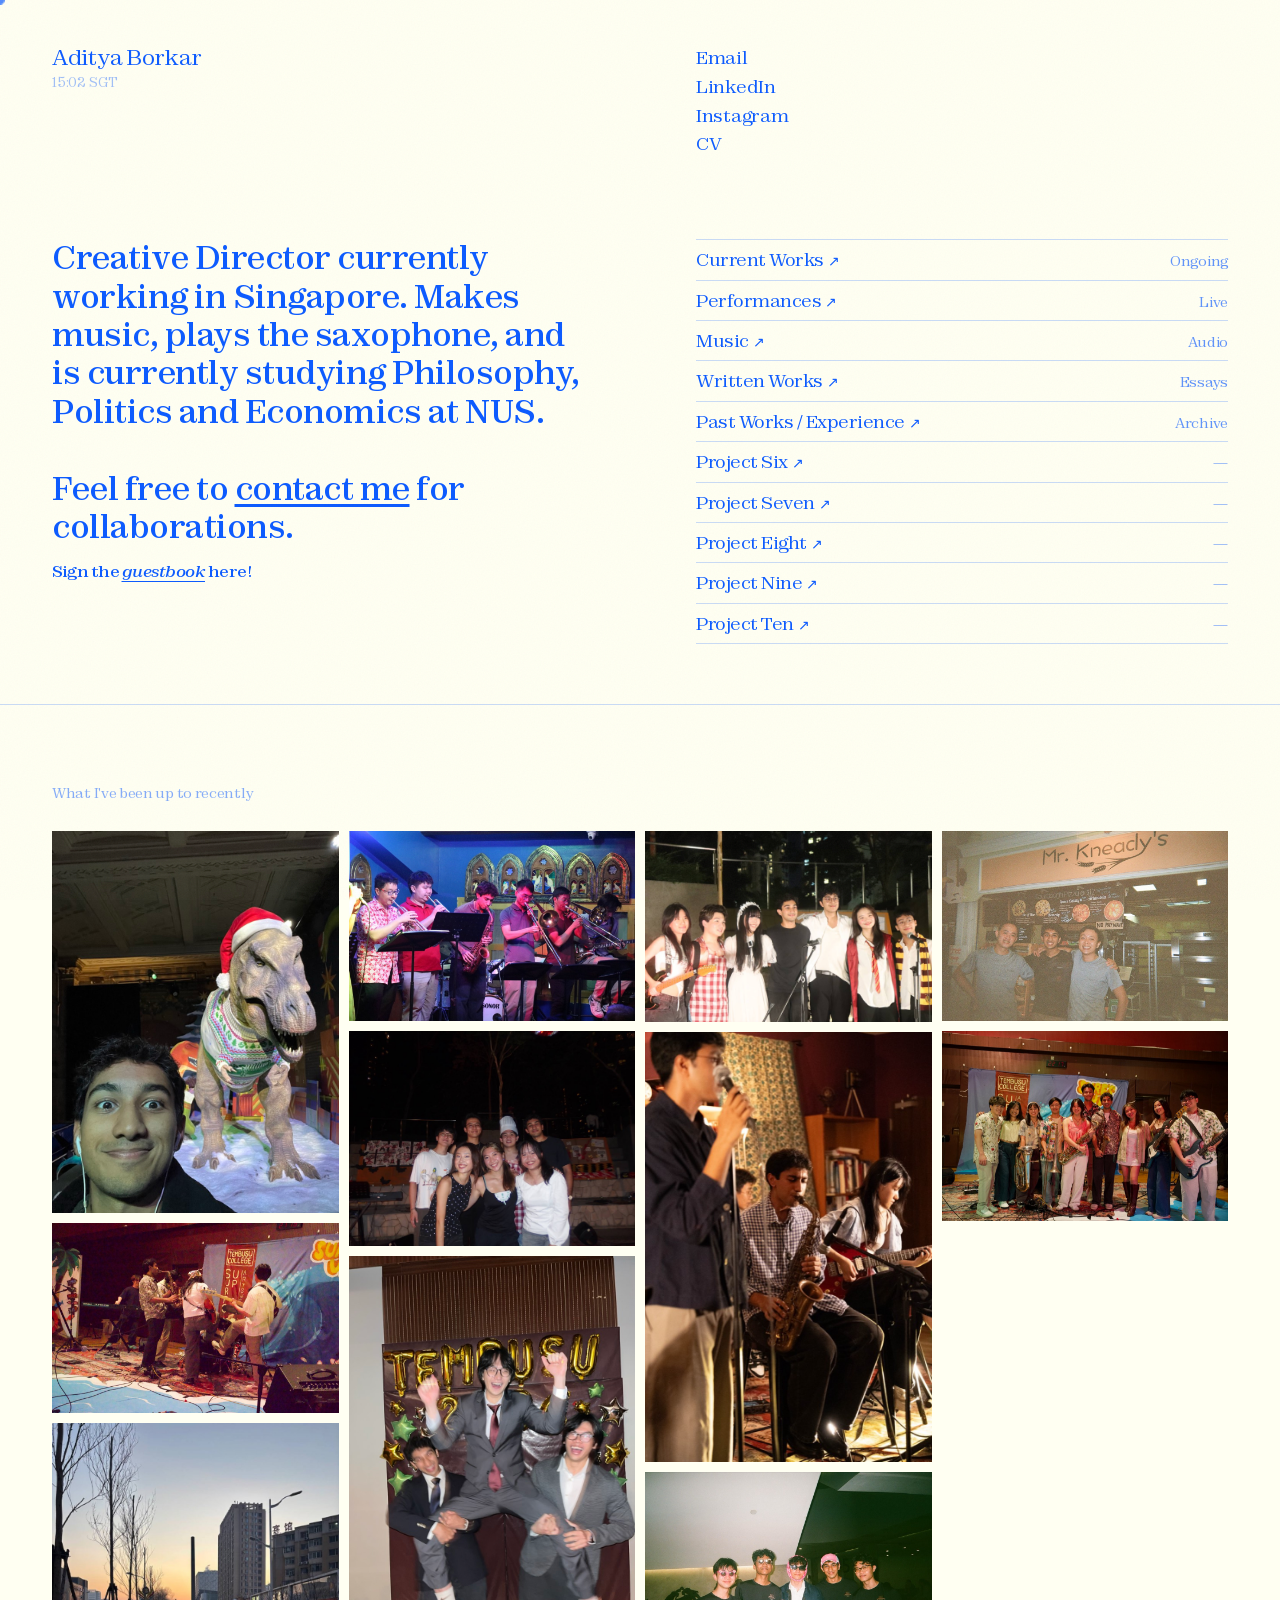
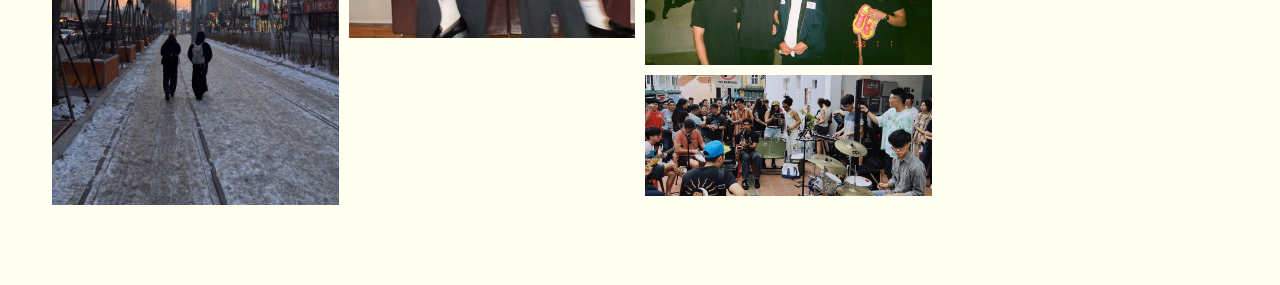
==== index.html @ ba3ad983 "Add Tembusu formal photo to homepage collage Co-Authored-By: Claude Sonnet 4.6 <noreply@anthropic.co" ====
<!DOCTYPE html>
<html lang="en">
<head>
  <meta charset="UTF-8" />
  <meta name="viewport" content="width=device-width, initial-scale=1.0" />
  <title>Aditya Borkar</title>
  <link rel="icon" type="image/svg+xml" href="favicon.svg" />
  <meta name="description" content="Creative Director based in Singapore. Makes music, plays saxophone, studies PPE at NUS." />
  <meta property="og:title" content="Aditya Borkar" />
  <meta property="og:description" content="Creative Director based in Singapore. Makes music, plays saxophone, studies PPE at NUS." />
  <meta property="og:type" content="website" />
  <meta property="og:url" content="https://adityaborkar.art" />
  <meta name="twitter:card" content="summary" />
  <meta name="twitter:title" content="Aditya Borkar" />
  <meta name="twitter:description" content="Creative Director based in Singapore. Makes music, plays saxophone, studies PPE at NUS." />
  <style>
    @font-face {
      font-family: 'Zodiak';
      src: url('fonts/Zodiak-Variable.woff2') format('woff2-variations');
      font-weight: 100 900;
      font-style: normal;
      font-display: swap;
    }
    @font-face {
      font-family: 'Zodiak';
      src: url('fonts/Zodiak-VariableItalic.woff2') format('woff2-variations');
      font-weight: 100 900;
      font-style: italic;
      font-display: swap;
    }
  </style>
  <style>
    *, *::before, *::after {
      box-sizing: border-box;
      margin: 0;
      padding: 0;
    }

    :root {
      --blue: #0b5aff;
      --blue-full: #0b5aff;
      --bg: #fffff2;
      --rule: rgba(11, 90, 255, 0.22);
    }

    ::selection {
      background: rgba(11, 90, 255, 0.15);
    }

    html, body {
      width: 100%;
      min-height: 100%;
    }

    body {
      background: var(--bg);
      color: var(--blue);
      font-family: 'Zodiak', Georgia, serif;
      font-size: 18px;
      font-weight: 400;
      line-height: 1.25;
      letter-spacing: -0.03em;
      -webkit-font-smoothing: antialiased;
      cursor: none;
    }

    html, * { cursor: none !important; }

    a {
      color: inherit;
      text-decoration: none;
    }

    /* ── GRAIN TEXTURE ────────────────────────────────────── */
    body::before {
      content: '';
      position: fixed;
      inset: 0;
      width: 100%;
      height: 100%;
      pointer-events: none;
      z-index: 9997;
      opacity: 0.038;
      background-image: url("data:image/svg+xml,<svg xmlns='http://www.w3.org/2000/svg' width='250' height='250'><filter id='n'><feTurbulence type='fractalNoise' baseFrequency='0.7' numOctaves='4' stitchTiles='stitch'/></filter><rect width='250' height='250' filter='url(%23n)'/></svg>");
      background-repeat: repeat;
    }

    /* ── CUSTOM CURSOR + TRAIL ────────────────────────────── */
    #cursor {
      position: fixed;
      width: 9px;
      height: 9px;
      border-radius: 50%;
      background: var(--blue-full);
      opacity: 0.7;
      pointer-events: none;
      z-index: 9999;
      transform: translate(-50%, -50%);
      transition: transform 0.08s ease, opacity 0.15s ease;
      will-change: transform;
    }

    #cursor.hovering {
      transform: translate(-50%, -50%) scale(2.2);
      opacity: 0.4;
    }

    /* ── SINGAPORE CLOCK ───────────────────────────────────── */
    .sg-clock {
      display: block;
      font-size: 13px;
      font-weight: 400;
      opacity: 0.38;
      letter-spacing: -0.2px;
      margin-top: 5px;
    }

    /* ── LIGHTBOX ──────────────────────────────────────────── */
    #lightbox {
      position: fixed;
      inset: 0;
      background: rgba(5, 5, 5, 0.9);
      z-index: 10000;
      display: flex;
      align-items: center;
      justify-content: center;
      opacity: 0;
      pointer-events: none;
      transition: opacity 0.22s ease;
    }
    #lightbox.open {
      opacity: 1;
      pointer-events: all;
    }
    #lightbox img {
      max-width: 90vw;
      max-height: 90vh;
      object-fit: contain;
      display: block;
    }

    /* ── PAGE LAYOUT ───────────────────────────────────────── */
    .page {
      display: grid;
      grid-template-columns: 1fr 1fr;
      grid-template-rows: auto auto;
      padding: 44px 52px 60px;
      column-gap: 0;
      row-gap: 0;
    }

    /* ── TOP LEFT: name ────────────────────────────────────── */
    .name {
      grid-column: 1;
      grid-row: 1;
      font-size: 22px;
      font-weight: 400;
      line-height: 1.2;
      letter-spacing: -0.3px;
      align-self: start;
    }

    /* ── TOP RIGHT: social links ───────────────────────────── */
    .social {
      grid-column: 2;
      grid-row: 1;
      padding-left: 56px;
      align-self: start;
    }

    .social a {
      display: block;
      font-size: 18px;
      line-height: 1.6;
      letter-spacing: -0.3px;
      transition: opacity 0.15s;
    }

    .social a:hover {
      opacity: 0.5;
    }

    /* ── BOTTOM LEFT: bio ──────────────────────────────────── */
    .bio {
      grid-column: 1;
      grid-row: 2;
      align-self: start;
      padding-right: 56px;
      padding-top: 80px;
    }

    .bio p {
      font-size: 32px;
      font-weight: 500;
      line-height: 1.2;
      letter-spacing: -0.5px;
    }

    .bio a {
      text-decoration: underline;
      text-decoration-color: var(--blue);
      text-underline-offset: 4px;
      transition: opacity 0.15s;
    }

    .bio a:hover {
      opacity: 0.55;
    }

    /* ── BOTTOM RIGHT: project list ────────────────────────── */
    .projects {
      grid-column: 2;
      grid-row: 2;
      padding-left: 56px;
      padding-top: 80px;
      align-self: start;
    }

    .project-row {
      display: flex;
      align-items: baseline;
      justify-content: space-between;
      padding: 8px 0;
      border-top: 1px solid var(--rule);
      gap: 16px;
      transition: opacity 0.15s;
    }

    .project-row:last-child {
      border-bottom: 1px solid var(--rule);
    }

    .project-row:hover {
      opacity: 0.55;
    }

    .project-row a {
      display: flex;
      align-items: baseline;
      gap: 4px;
      font-size: 18px;
      letter-spacing: -0.5px;
      line-height: 1.3;
    }

    .project-row.no-link span.proj-name {
      font-size: 18px;
      letter-spacing: -0.5px;
      line-height: 1.3;
    }

    .proj-arrow {
      font-size: 14px;
      display: inline-block;
    }

    .proj-year {
      font-size: 14px;
      letter-spacing: -0.3px;
      opacity: 0.65;
      flex-shrink: 0;
    }

    /* ── COLLAGE SECTION ───────────────────────────────────── */
    .collage-section {
      padding: 80px 52px 80px;
      border-top: 1px solid var(--rule);
    }

    .collage-label {
      font-size: 14px;
      letter-spacing: -0.3px;
      opacity: 0.5;
      margin-bottom: 28px;
    }

    /* CSS columns: true masonry flow */
    .collage-grid {
      columns: 4;
      column-gap: 10px;
    }

    .collage-item {
      break-inside: avoid;
      margin-bottom: 10px;
      overflow: hidden;
      background: rgba(11, 90, 255, 0.06);
      position: relative;
      cursor: none;
    }

    /* Drop images straight into .collage-item — they fill naturally */
    .collage-item img {
      width: 100%;
      height: auto;
      display: block;
      transition: opacity 0.2s ease;
    }

    .collage-item:hover img {
      opacity: 0.88;
    }

    /* Empty placeholder shown when no <img> is inside */
    .collage-item:not(:has(img)) {
      aspect-ratio: var(--ratio, 1 / 1.2);
      display: flex;
      align-items: center;
      justify-content: center;
    }

    .collage-item:not(:has(img))::after {
      content: '+';
      font-size: 22px;
      opacity: 0.2;
      color: var(--blue-full);
    }

    /* Vary aspect ratios of empty placeholders for visual interest */
    .collage-item:nth-child(3n)   { --ratio: 1 / 0.75; }
    .collage-item:nth-child(3n+1) { --ratio: 1 / 1.4;  }
    .collage-item:nth-child(3n+2) { --ratio: 1 / 1;    }

    /* ── FADE-IN ANIMATION ─────────────────────────────────── */
    [data-fade] {
      opacity: 0;
      transform: translateY(14px);
      transition: opacity 0.6s ease, transform 0.6s ease;
    }

    [data-fade].visible {
      opacity: 1;
      transform: none;
    }

    /* ── RESPONSIVE ────────────────────────────────────────── */
    @media (max-width: 860px) {
      .page {
        grid-template-columns: 1fr;
        grid-template-rows: auto;
        padding: 28px 20px 48px;
      }

      .name {
        grid-column: 1;
        grid-row: 1;
        font-size: 22px;
        line-height: 1.2;
        margin-bottom: 20px;
      }

      .social {
        grid-column: 1;
        grid-row: 2;
        padding-left: 0;
        margin-bottom: 36px;
      }

      .social a {
        font-size: 16px;
        line-height: 1.7;
      }

      .bio {
        grid-column: 1;
        grid-row: 3;
        padding-right: 0;
        padding-top: 36px;
        margin-bottom: 36px;
        max-width: 100%;
      }

      .bio p {
        font-size: 22px;
        line-height: 1.3;
      }

      .projects {
        grid-column: 1;
        grid-row: 4;
        padding-left: 0;
        padding-top: 0;
      }

      .project-row a {
        font-size: 16px;
      }

      .collage-section { padding: 40px 20px 60px; }
      .collage-grid { columns: 2; column-gap: 6px; }
      .collage-item { margin-bottom: 6px; }
    }

    @media (hover: none) {
      * { cursor: auto !important; }
      #cursor { display: none; }
    }
  </style>
</head>
<body>

  <div id="cursor"></div>

  <div class="page">

    <!-- TOP LEFT: name -->
    <header class="name" data-fade>
      Aditya Borkar
      <span class="sg-clock" id="sg-clock"></span>
    </header>

    <!-- TOP RIGHT: social links -->
    <nav class="social" data-fade style="transition-delay: 0.08s">
      <a href="mailto:aditya.borkar1004@gmail.com" data-hover>Email</a>
      <a href="https://www.linkedin.com/in/aditya-borkar-3964a3290" target="_blank" rel="noopener" data-hover>LinkedIn</a>
      <a href="https://www.instagram.com/adiitya.b/" target="_blank" rel="noopener" data-hover>Instagram</a>
      <a href="#" data-hover>CV</a>
    </nav>

    <!-- BOTTOM LEFT: bio -->
    <div class="bio" data-fade style="transition-delay: 0.18s">
      <p>
        Creative Director currently working
        in Singapore. Makes music, plays
        the saxophone, and is currently
        studying Philosophy, Politics and Economics at NUS.<br><br>
        Feel free to <a href="mailto:aditya.borkar1004@gmail.com" data-hover>contact me</a> for collaborations.
      </p>
      <p style="font-size: 16px; margin-top: 16px;">
        Sign the <a href="guestbook.html" data-hover style="font-style: italic;">guestbook</a> here!
      </p>
    </div>

    <!-- BOTTOM RIGHT: project list -->
    <main class="projects" data-fade style="transition-delay: 0.26s">

      <div class="project-row">
        <a href="current-works.html" data-hover>
          <span>Current Works</span><span class="proj-arrow">↗</span>
        </a>
        <span class="proj-year">Ongoing</span>
      </div>

      <div class="project-row">
        <a href="performances.html" data-hover>
          <span>Performances</span><span class="proj-arrow">↗</span>
        </a>
        <span class="proj-year">Live</span>
      </div>

      <div class="project-row">
        <a href="music.html" data-hover>
          <span>Music</span><span class="proj-arrow">↗</span>
        </a>
        <span class="proj-year">Audio</span>
      </div>

      <div class="project-row">
        <a href="written-works.html" data-hover>
          <span>Written Works</span><span class="proj-arrow">↗</span>
        </a>
        <span class="proj-year">Essays</span>
      </div>

      <div class="project-row">
        <a href="past-works.html" data-hover>
          <span>Past Works / Experience</span><span class="proj-arrow">↗</span>
        </a>
        <span class="proj-year">Archive</span>
      </div>

      <div class="project-row">
        <a href="#" data-hover>
          <span>Project Six</span><span class="proj-arrow">↗</span>
        </a>
        <span class="proj-year">—</span>
      </div>

      <div class="project-row">
        <a href="#" data-hover>
          <span>Project Seven</span><span class="proj-arrow">↗</span>
        </a>
        <span class="proj-year">—</span>
      </div>

      <div class="project-row">
        <a href="#" data-hover>
          <span>Project Eight</span><span class="proj-arrow">↗</span>
        </a>
        <span class="proj-year">—</span>
      </div>

      <div class="project-row">
        <a href="#" data-hover>
          <span>Project Nine</span><span class="proj-arrow">↗</span>
        </a>
        <span class="proj-year">—</span>
      </div>

      <div class="project-row">
        <a href="#" data-hover>
          <span>Project Ten</span><span class="proj-arrow">↗</span>
        </a>
        <span class="proj-year">—</span>
      </div>

    </main>
  </div>

  <!-- ── COLLAGE SECTION ────────────────────────────────────────
       To add an image: place an <img src="your-file.jpg"> inside
       any .collage-item div. Images fill automatically.
       To add a caption: fill in the data-caption attribute.
       To add more slots: duplicate any <div class="collage-item"> block.
  ──────────────────────────────────────────────────────────── -->
  <section class="collage-section" data-fade>
    <p class="collage-label">What I've been up to recently</p>
    <div class="collage-grid" id="collage-grid">

      <div class="collage-item">
        <img src="images/collage-img3604.jpg" alt="" />
      </div>

      <div class="collage-item">
        <img src="images/collage-img_4897.jpg" alt="" />
      </div>

      <div class="collage-item">
        <img src="images/collage-img_4927.jpg" alt="" />
      </div>

      <div class="collage-item">
        <img src="images/collage-img_6043.jpg" alt="" />
      </div>

      <div class="collage-item">
        <img src="images/collage-img_6504.jpg" alt="" />
      </div>

      <div class="collage-item">
        <img src="images/collage-img_6808.jpg" alt="" />
      </div>

      <div class="collage-item">
        <img src="images/collage-may-june-2021_32.jpg" alt="" />
      </div>

      <div class="collage-item">
        <img src="images/collage-_dsc1938.jpg" alt="" />
      </div>

      <div class="collage-item">
        <img src="images/collage-_dsc2146.jpg" alt="" />
      </div>

      <div class="collage-item">
        <img src="images/collage-_dsc2387.jpg" alt="" />
      </div>

      <div class="collage-item">
        <img src="images/collage-d1cc90b1-14f8-4da4-8181-d144f6afd3c1.jpg" alt="" />
      </div>

      <div class="collage-item">
        <img src="images/collage-img_7820.jpg" alt="" />
      </div>

    </div>
  </section>

  <!-- Lightbox -->
  <div id="lightbox">
    <img id="lightbox-img" src="" alt="" />
  </div>

  <script>
    // ── Fade-in on scroll ─────────────────────────────────────
    const observer = new IntersectionObserver(entries => {
      entries.forEach(el => {
        if (el.isIntersecting) {
          el.target.classList.add('visible');
          observer.unobserve(el.target);
        }
      });
    }, { threshold: 0.08 });
    document.querySelectorAll('[data-fade]').forEach(el => observer.observe(el));

    // ── Custom cursor ──────────────────────────────────────────
    const cursor = document.getElementById('cursor');
    document.addEventListener('mousemove', e => {
      cursor.style.left = e.clientX + 'px';
      cursor.style.top  = e.clientY + 'px';
    });
    document.addEventListener('mouseleave', () => cursor.style.opacity = '0');
    document.addEventListener('mouseenter', () => cursor.style.opacity = '0.7');

    document.querySelectorAll('[data-hover], a, button').forEach(el => {
      el.addEventListener('mouseenter', () => cursor.classList.add('hovering'));
      el.addEventListener('mouseleave', () => cursor.classList.remove('hovering'));
    });

    // ── Singapore clock ────────────────────────────────────────
    const clockEl = document.getElementById('sg-clock');
    function updateClock() {
      const now = new Date();
      const sgt = new Intl.DateTimeFormat('en-SG', {
        timeZone: 'Asia/Singapore',
        hour: '2-digit', minute: '2-digit', hour12: false
      }).format(now);
      clockEl.textContent = sgt + ' SGT';
    }
    updateClock();
    setInterval(updateClock, 30000);

    // ── Collage: shuffle on load ───────────────────────────────
    const grid = document.getElementById('collage-grid');
    const items = [...grid.children];
    for (let i = items.length - 1; i > 0; i--) {
      const j = Math.floor(Math.random() * (i + 1));
      grid.appendChild(items[j]);
      [items[i], items[j]] = [items[j], items[i]];
    }

    // ── Lightbox ───────────────────────────────────────────────
    const lightbox    = document.getElementById('lightbox');
    const lightboxImg = document.getElementById('lightbox-img');

    document.querySelectorAll('.collage-item img').forEach(img => {
      img.addEventListener('click', () => {
        lightboxImg.src = img.src;
        lightbox.classList.add('open');
      });
    });

    lightbox.addEventListener('click', () => lightbox.classList.remove('open'));
    document.addEventListener('keydown', e => {
      if (e.key === 'Escape') lightbox.classList.remove('open');
    });
  </script>

</body>
</html>
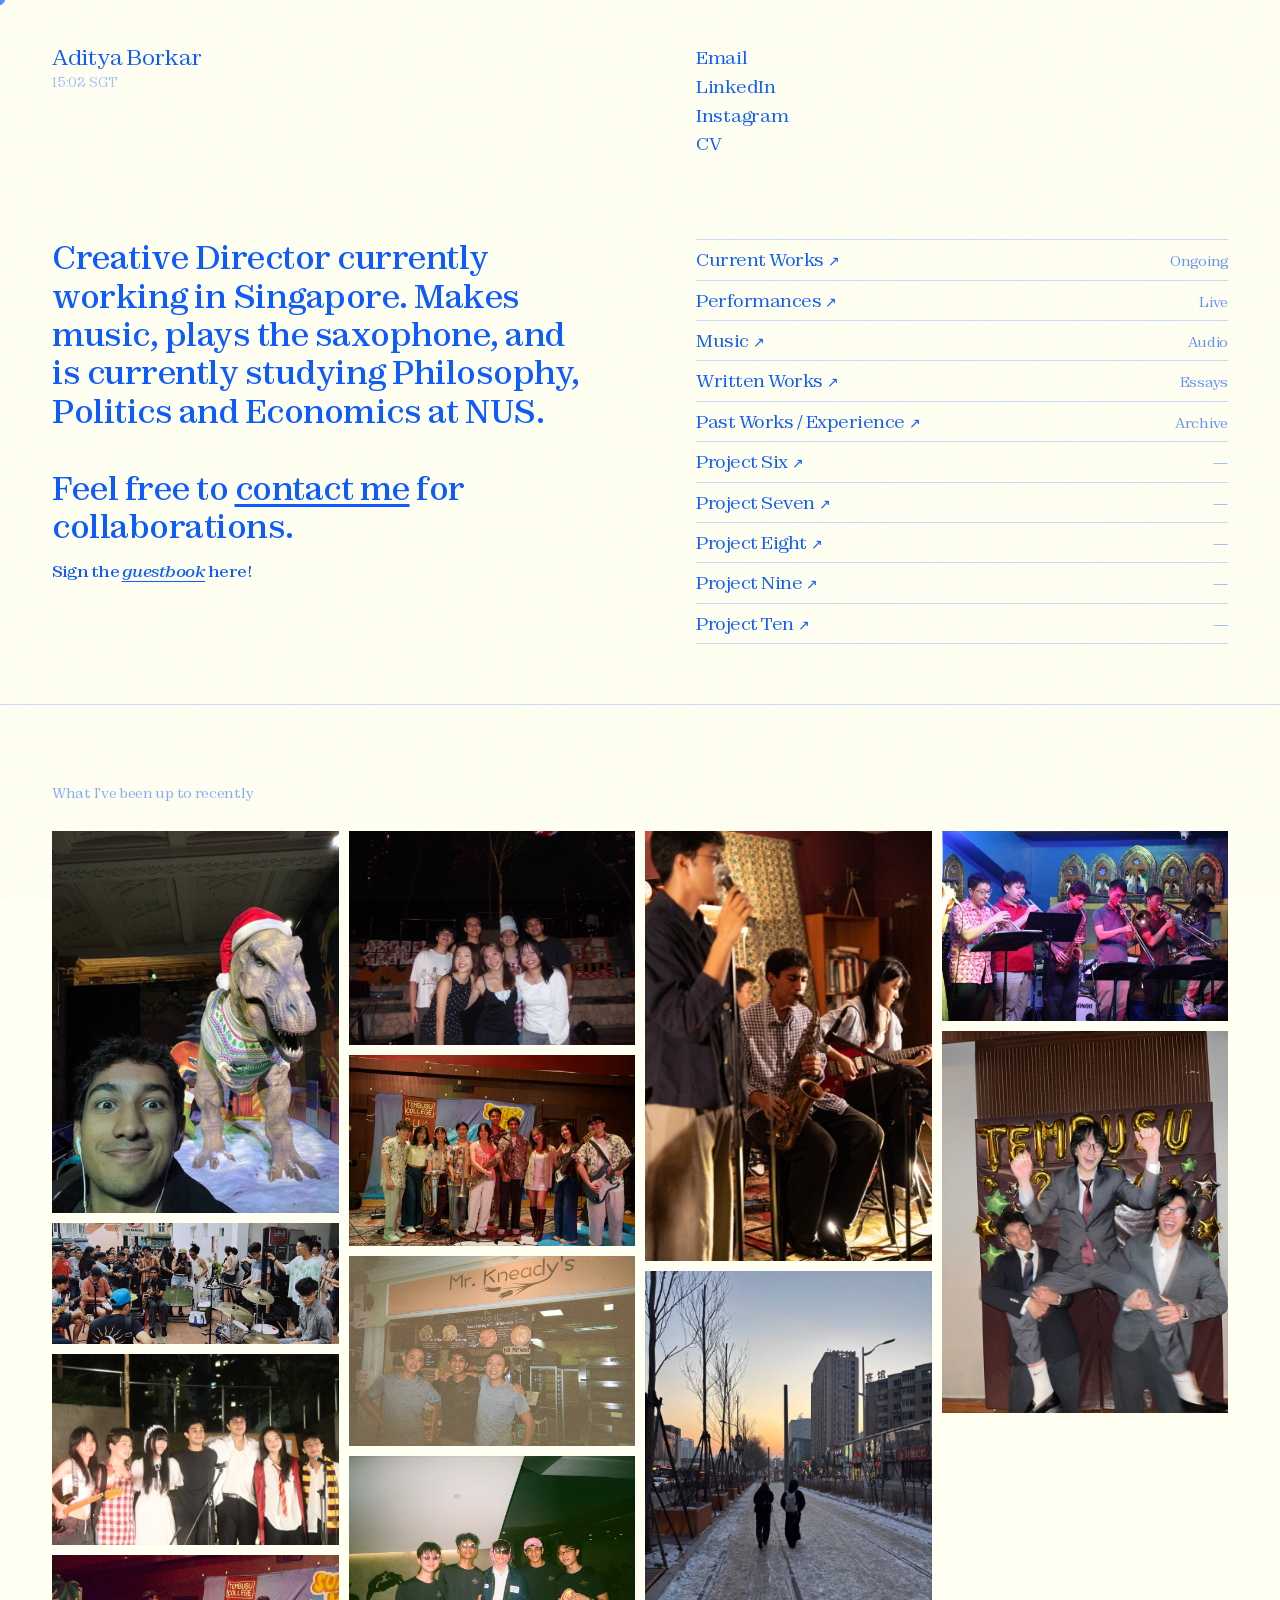
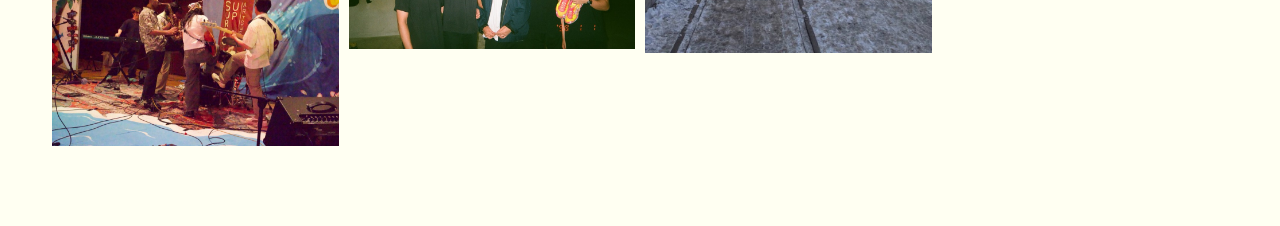
==== commit e9c2d5aa: "Add pink hover color to all links on homepage Co-Authored-By: Claude Sonnet 4.6 <noreply@anthropic.c" ====
--- a/index.html
+++ b/index.html
@@ -41,6 +41,7 @@
       --blue-full: #0b5aff;
       --bg: #fffff2;
       --rule: rgba(11, 90, 255, 0.22);
+      --pink: #e05ca0;
     }
 
     ::selection {
@@ -177,7 +178,8 @@
     }
 
     .social a:hover {
-      opacity: 0.5;
+      color: var(--pink);
+      opacity: 1;
     }
 
     /* ── BOTTOM LEFT: bio ──────────────────────────────────── */
@@ -204,7 +206,8 @@
     }
 
     .bio a:hover {
-      opacity: 0.55;
+      color: var(--pink);
+      opacity: 1;
     }
 
     /* ── BOTTOM RIGHT: project list ────────────────────────── */
@@ -231,7 +234,8 @@
     }
 
     .project-row:hover {
-      opacity: 0.55;
+      color: var(--pink);
+      opacity: 1;
     }
 
     .project-row a {
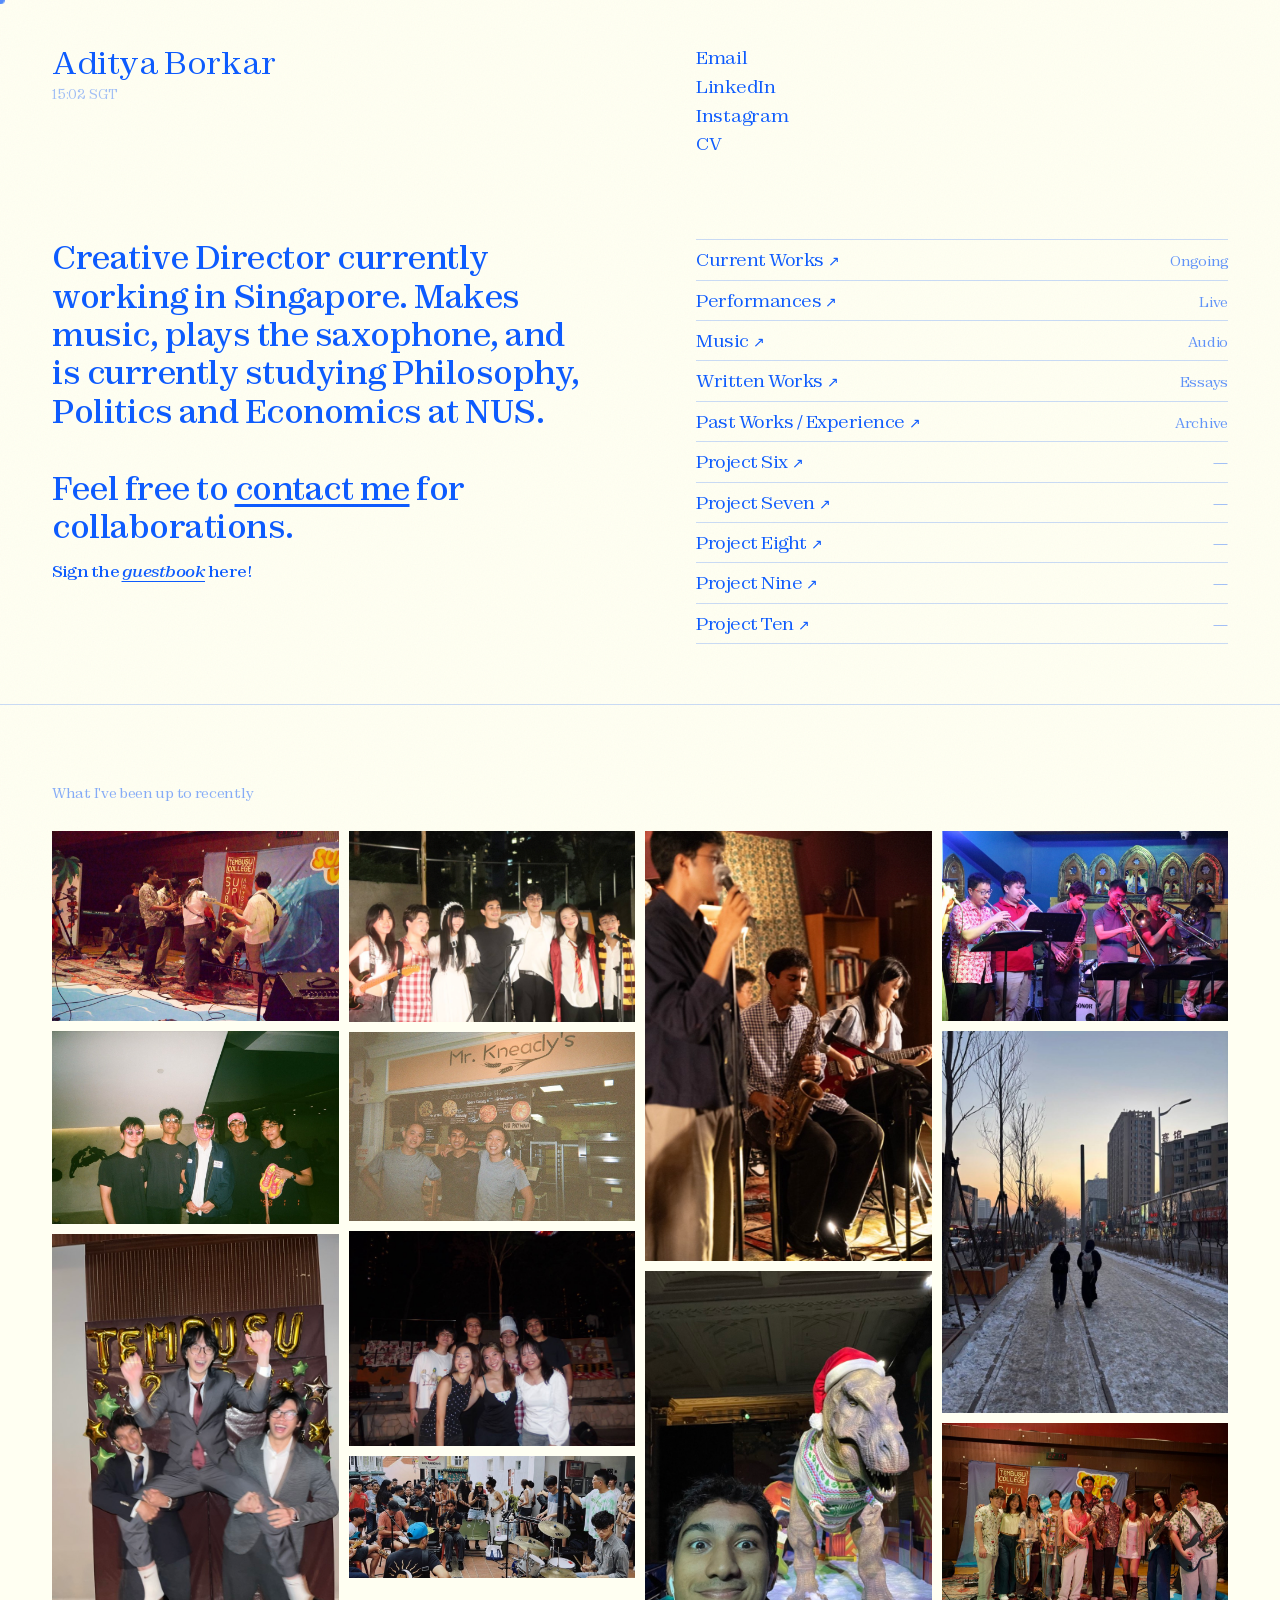
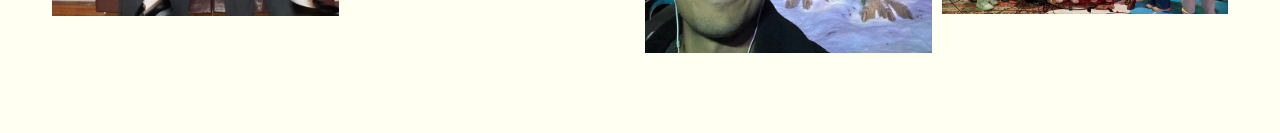
==== commit 4b3b2193: "Increase Aditya Borkar name font size to 32px Co-Authored-By: Claude Sonnet 4.6 <noreply@anthropic.c" ====
--- a/index.html
+++ b/index.html
@@ -154,7 +154,7 @@
     .name {
       grid-column: 1;
       grid-row: 1;
-      font-size: 22px;
+      font-size: 32px;
       font-weight: 400;
       line-height: 1.2;
       letter-spacing: -0.3px;
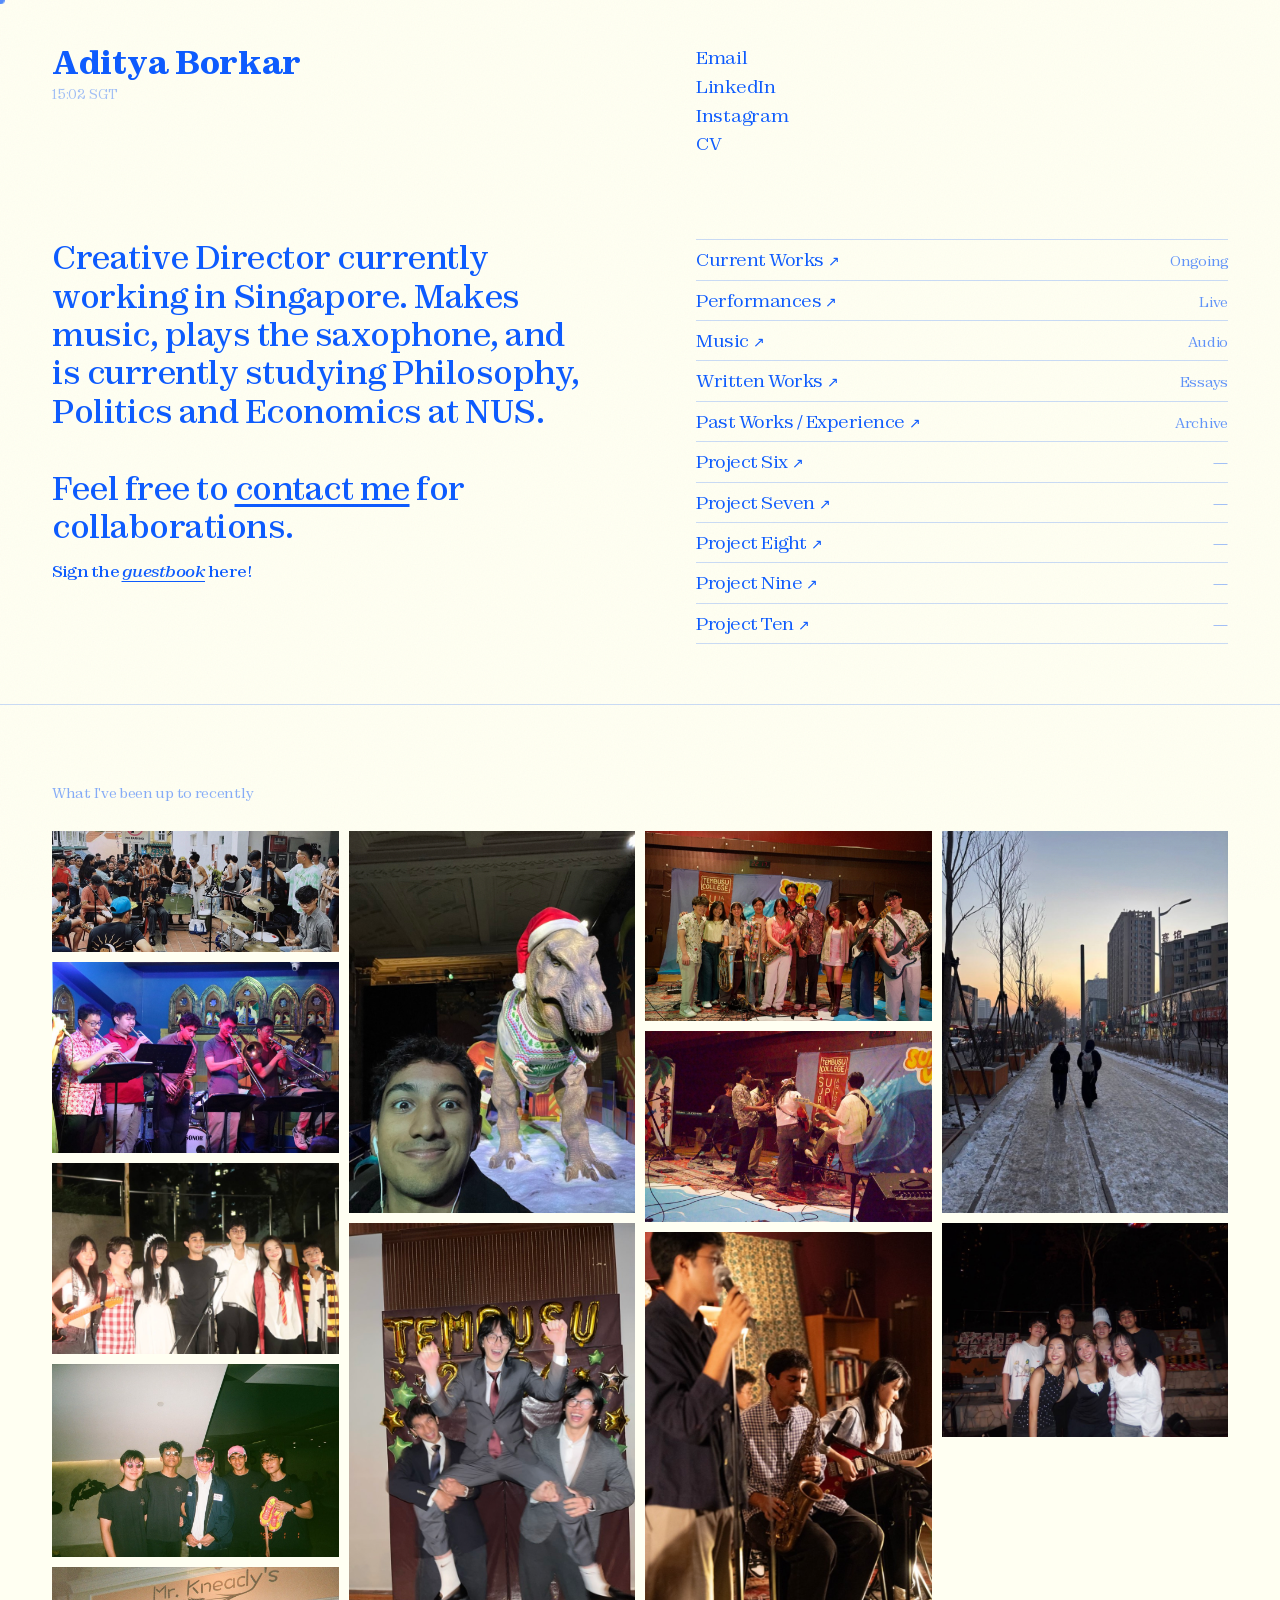
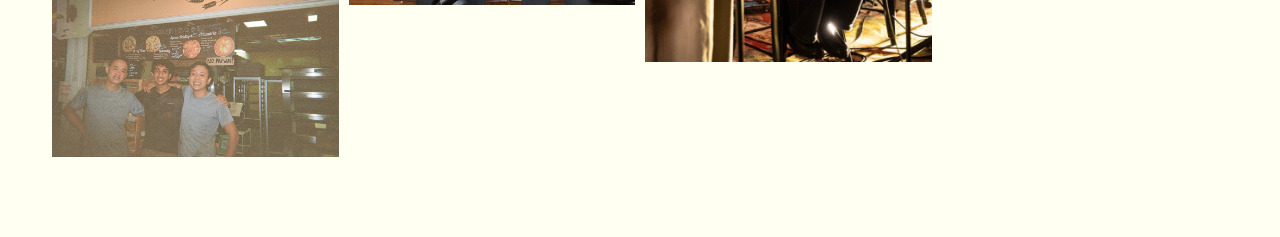
==== commit 3eafcbef: "Make Aditya Borkar name bold Co-Authored-By: Claude Sonnet 4.6 <noreply@anthropic.com>" ====
--- a/index.html
+++ b/index.html
@@ -155,7 +155,7 @@
       grid-column: 1;
       grid-row: 1;
       font-size: 32px;
-      font-weight: 400;
+      font-weight: 700;
       line-height: 1.2;
       letter-spacing: -0.3px;
       align-self: start;
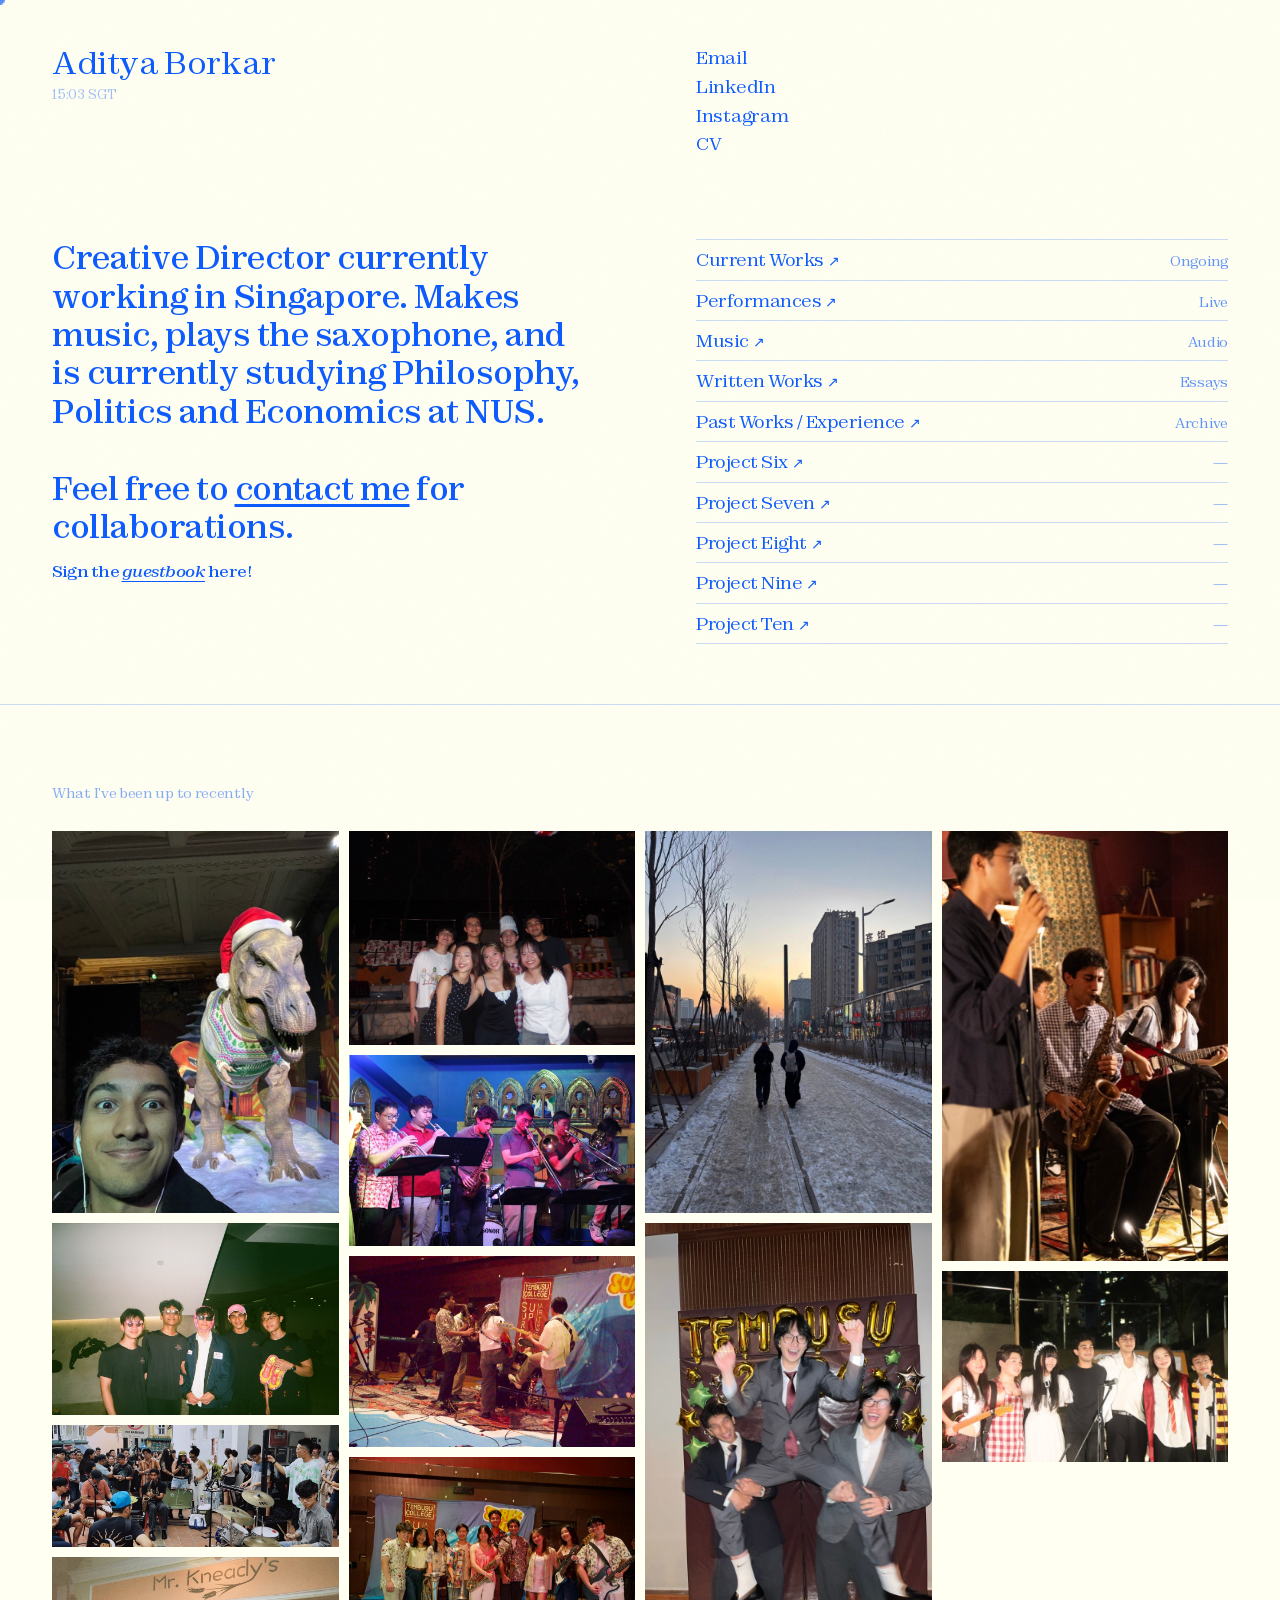
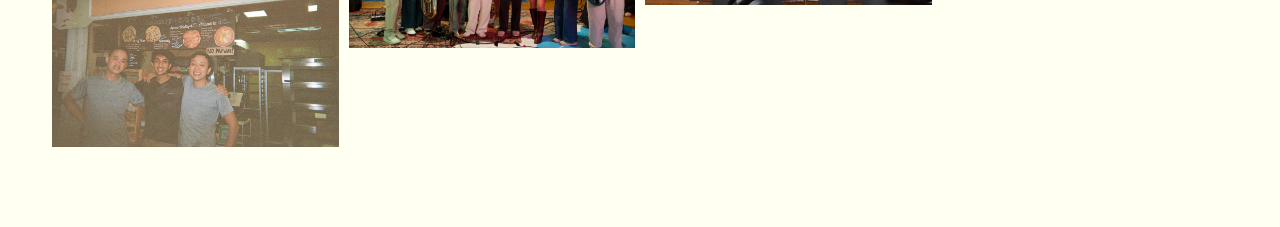
==== commit ad0fcb23: "Revert name to regular weight Co-Authored-By: Claude Sonnet 4.6 <noreply@anthropic.com>" ====
--- a/index.html
+++ b/index.html
@@ -155,7 +155,7 @@
       grid-column: 1;
       grid-row: 1;
       font-size: 32px;
-      font-weight: 700;
+      font-weight: 400;
       line-height: 1.2;
       letter-spacing: -0.3px;
       align-self: start;
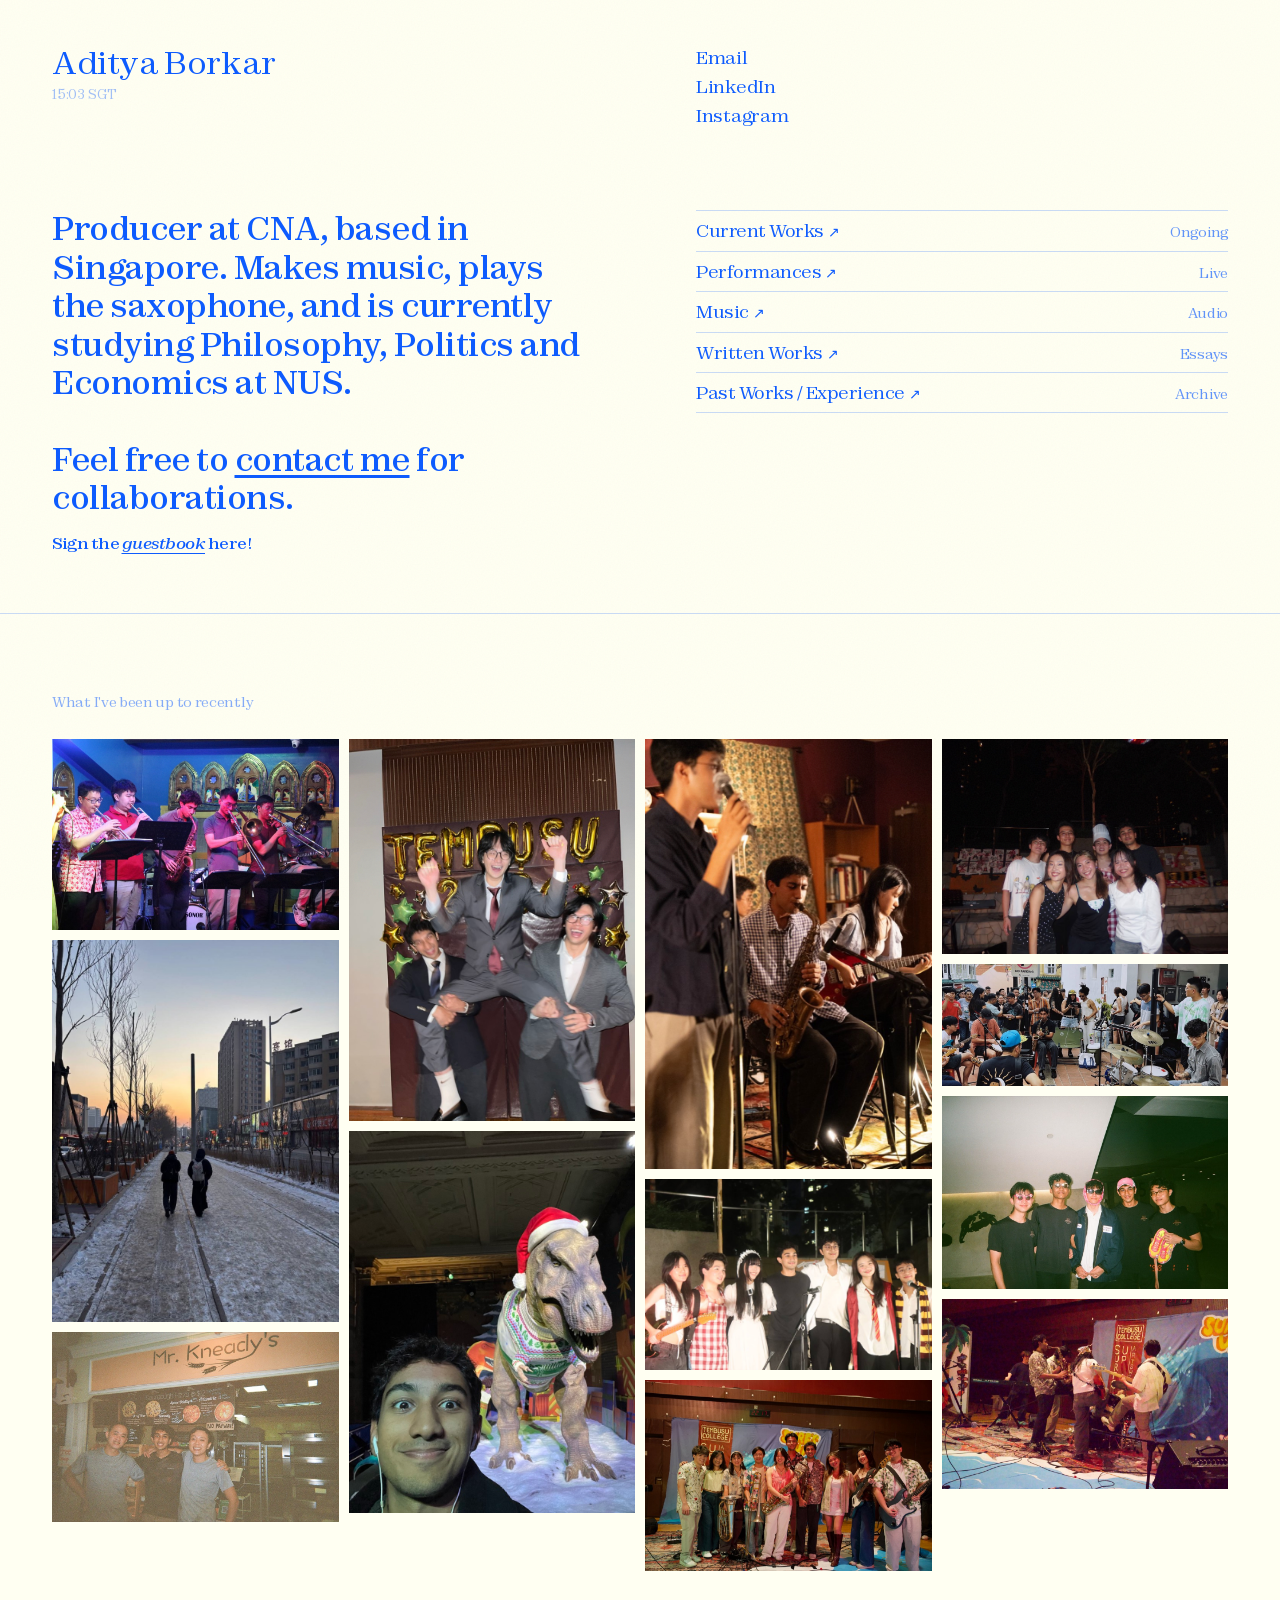
==== commit 79ae8cb0: "Fix cursor bugs, speed up loading, remove placeholders, update bio - Music page: custom cursor never" ====
--- a/index.html
+++ b/index.html
@@ -5,14 +5,17 @@
   <meta name="viewport" content="width=device-width, initial-scale=1.0" />
   <title>Aditya Borkar</title>
   <link rel="icon" type="image/svg+xml" href="favicon.svg" />
-  <meta name="description" content="Creative Director based in Singapore. Makes music, plays saxophone, studies PPE at NUS." />
+  <link rel="preload" href="fonts/Zodiak-Variable.woff2" as="font" type="font/woff2" crossorigin />
+  <link rel="canonical" href="https://adityaborkar.art/" />
+  <meta name="description" content="Producer at CNA, based in Singapore. Makes music, plays saxophone, studies PPE at NUS." />
   <meta property="og:title" content="Aditya Borkar" />
-  <meta property="og:description" content="Creative Director based in Singapore. Makes music, plays saxophone, studies PPE at NUS." />
+  <meta property="og:description" content="Producer at CNA, based in Singapore. Makes music, plays saxophone, studies PPE at NUS." />
   <meta property="og:type" content="website" />
   <meta property="og:url" content="https://adityaborkar.art" />
   <meta name="twitter:card" content="summary" />
   <meta name="twitter:title" content="Aditya Borkar" />
-  <meta name="twitter:description" content="Creative Director based in Singapore. Makes music, plays saxophone, studies PPE at NUS." />
+  <meta name="twitter:description" content="Producer at CNA, based in Singapore. Makes music, plays saxophone, studies PPE at NUS." />
+  <script>document.documentElement.classList.add('js');</script>
   <style>
     @font-face {
       font-family: 'Zodiak';
@@ -62,10 +65,10 @@
       line-height: 1.25;
       letter-spacing: -0.03em;
       -webkit-font-smoothing: antialiased;
-      cursor: none;
-    }
-
-    html, * { cursor: none !important; }
+    }
+
+    html.custom-cursor, html.custom-cursor * { cursor: none !important; }
+    html:not(.custom-cursor) #cursor { display: none; }
 
     a {
       color: inherit;
@@ -151,6 +154,8 @@
     }
 
     /* ── TOP LEFT: name ────────────────────────────────────── */
+    .name h1 { font: inherit; letter-spacing: inherit; }
+
     .name {
       grid-column: 1;
       grid-row: 1;
@@ -290,7 +295,7 @@
       overflow: hidden;
       background: rgba(11, 90, 255, 0.06);
       position: relative;
-      cursor: none;
+      cursor: pointer;
     }
 
     /* Drop images straight into .collage-item — they fill naturally */
@@ -326,15 +331,19 @@
     .collage-item:nth-child(3n+2) { --ratio: 1 / 1;    }
 
     /* ── FADE-IN ANIMATION ─────────────────────────────────── */
-    [data-fade] {
+    .js [data-fade] {
       opacity: 0;
       transform: translateY(14px);
       transition: opacity 0.6s ease, transform 0.6s ease;
     }
 
-    [data-fade].visible {
+    .js [data-fade].visible {
       opacity: 1;
       transform: none;
+    }
+
+    @media (prefers-reduced-motion: reduce) {
+      .js [data-fade] { opacity: 1; transform: none; transition: none; }
     }
 
     /* ── RESPONSIVE ────────────────────────────────────────── */
@@ -395,10 +404,6 @@
       .collage-item { margin-bottom: 6px; }
     }
 
-    @media (hover: none) {
-      * { cursor: auto !important; }
-      #cursor { display: none; }
-    }
   </style>
 </head>
 <body>
@@ -409,7 +414,7 @@
 
     <!-- TOP LEFT: name -->
     <header class="name" data-fade>
-      Aditya Borkar
+      <h1>Aditya Borkar</h1>
       <span class="sg-clock" id="sg-clock"></span>
     </header>
 
@@ -418,16 +423,15 @@
       <a href="mailto:aditya.borkar1004@gmail.com" data-hover>Email</a>
       <a href="https://www.linkedin.com/in/aditya-borkar-3964a3290" target="_blank" rel="noopener" data-hover>LinkedIn</a>
       <a href="https://www.instagram.com/adiitya.b/" target="_blank" rel="noopener" data-hover>Instagram</a>
-      <a href="#" data-hover>CV</a>
     </nav>
 
     <!-- BOTTOM LEFT: bio -->
     <div class="bio" data-fade style="transition-delay: 0.18s">
       <p>
-        Creative Director currently working
-        in Singapore. Makes music, plays
-        the saxophone, and is currently
-        studying Philosophy, Politics and Economics at NUS.<br><br>
+        Producer at CNA, based in Singapore.
+        Makes music, plays the saxophone,
+        and is currently studying Philosophy,
+        Politics and Economics at NUS.<br><br>
         Feel free to <a href="mailto:aditya.borkar1004@gmail.com" data-hover>contact me</a> for collaborations.
       </p>
       <p style="font-size: 16px; margin-top: 16px;">
@@ -471,41 +475,6 @@
           <span>Past Works / Experience</span><span class="proj-arrow">↗</span>
         </a>
         <span class="proj-year">Archive</span>
-      </div>
-
-      <div class="project-row">
-        <a href="#" data-hover>
-          <span>Project Six</span><span class="proj-arrow">↗</span>
-        </a>
-        <span class="proj-year">—</span>
-      </div>
-
-      <div class="project-row">
-        <a href="#" data-hover>
-          <span>Project Seven</span><span class="proj-arrow">↗</span>
-        </a>
-        <span class="proj-year">—</span>
-      </div>
-
-      <div class="project-row">
-        <a href="#" data-hover>
-          <span>Project Eight</span><span class="proj-arrow">↗</span>
-        </a>
-        <span class="proj-year">—</span>
-      </div>
-
-      <div class="project-row">
-        <a href="#" data-hover>
-          <span>Project Nine</span><span class="proj-arrow">↗</span>
-        </a>
-        <span class="proj-year">—</span>
-      </div>
-
-      <div class="project-row">
-        <a href="#" data-hover>
-          <span>Project Ten</span><span class="proj-arrow">↗</span>
-        </a>
-        <span class="proj-year">—</span>
       </div>
 
     </main>
@@ -522,86 +491,78 @@
     <div class="collage-grid" id="collage-grid">
 
       <div class="collage-item">
-        <img src="images/collage-img3604.jpg" alt="" />
-      </div>
-
-      <div class="collage-item">
-        <img src="images/collage-img_4897.jpg" alt="" />
-      </div>
-
-      <div class="collage-item">
-        <img src="images/collage-img_4927.jpg" alt="" />
-      </div>
-
-      <div class="collage-item">
-        <img src="images/collage-img_6043.jpg" alt="" />
-      </div>
-
-      <div class="collage-item">
-        <img src="images/collage-img_6504.jpg" alt="" />
-      </div>
-
-      <div class="collage-item">
-        <img src="images/collage-img_6808.jpg" alt="" />
-      </div>
-
-      <div class="collage-item">
-        <img src="images/collage-may-june-2021_32.jpg" alt="" />
-      </div>
-
-      <div class="collage-item">
-        <img src="images/collage-_dsc1938.jpg" alt="" />
-      </div>
-
-      <div class="collage-item">
-        <img src="images/collage-_dsc2146.jpg" alt="" />
-      </div>
-
-      <div class="collage-item">
-        <img src="images/collage-_dsc2387.jpg" alt="" />
-      </div>
-
-      <div class="collage-item">
-        <img src="images/collage-d1cc90b1-14f8-4da4-8181-d144f6afd3c1.jpg" alt="" />
-      </div>
-
-      <div class="collage-item">
-        <img src="images/collage-img_7820.jpg" alt="" />
+        <img src="images/collage-img3604.jpg" alt="" width="1000" height="666" decoding="async" loading="lazy" />
+      </div>
+
+      <div class="collage-item">
+        <img src="images/collage-img_4897.jpg" alt="" width="1400" height="1050" decoding="async" loading="lazy" />
+      </div>
+
+      <div class="collage-item">
+        <img src="images/collage-img_4927.jpg" alt="" width="1400" height="933" decoding="async" loading="lazy" />
+      </div>
+
+      <div class="collage-item">
+        <img src="images/collage-img_6043.jpg" alt="" width="750" height="1000" decoding="async" loading="lazy" />
+      </div>
+
+      <div class="collage-item">
+        <img src="images/collage-img_6504.jpg" alt="" width="1000" height="750" decoding="async" loading="lazy" />
+      </div>
+
+      <div class="collage-item">
+        <img src="images/collage-img_6808.jpg" alt="" width="1000" height="425" decoding="async" loading="lazy" />
+      </div>
+
+      <div class="collage-item">
+        <img src="images/collage-may-june-2021_32.jpg" alt="" width="1000" height="663" decoding="async" loading="lazy" />
+      </div>
+
+      <div class="collage-item">
+        <img src="images/collage-_dsc1938.jpg" alt="" width="666" height="1000" decoding="async" loading="lazy" />
+      </div>
+
+      <div class="collage-item">
+        <img src="images/collage-_dsc2146.jpg" alt="" width="1000" height="666" decoding="async" loading="lazy" />
+      </div>
+
+      <div class="collage-item">
+        <img src="images/collage-_dsc2387.jpg" alt="" width="1000" height="666" decoding="async" loading="lazy" />
+      </div>
+
+      <div class="collage-item">
+        <img src="images/collage-d1cc90b1-14f8-4da4-8181-d144f6afd3c1.jpg" alt="" width="1000" height="673" decoding="async" loading="lazy" />
+      </div>
+
+      <div class="collage-item">
+        <img src="images/collage-img_7820.jpg" alt="" width="1000" height="750" decoding="async" loading="lazy" />
       </div>
 
     </div>
   </section>
 
   <!-- Lightbox -->
-  <div id="lightbox">
-    <img id="lightbox-img" src="" alt="" />
+  <div id="lightbox" role="dialog" aria-label="Photo viewer">
+    <img id="lightbox-img" alt="" />
   </div>
 
   <script>
     // ── Fade-in on scroll ─────────────────────────────────────
-    const observer = new IntersectionObserver(entries => {
-      entries.forEach(el => {
-        if (el.isIntersecting) {
-          el.target.classList.add('visible');
-          observer.unobserve(el.target);
-        }
-      });
-    }, { threshold: 0.08 });
-    document.querySelectorAll('[data-fade]').forEach(el => observer.observe(el));
-
-    // ── Custom cursor ──────────────────────────────────────────
-    const cursor = document.getElementById('cursor');
-    document.addEventListener('mousemove', e => {
-      cursor.style.left = e.clientX + 'px';
-      cursor.style.top  = e.clientY + 'px';
-    });
-    document.addEventListener('mouseleave', () => cursor.style.opacity = '0');
-    document.addEventListener('mouseenter', () => cursor.style.opacity = '0.7');
-
-    document.querySelectorAll('[data-hover], a, button').forEach(el => {
-      el.addEventListener('mouseenter', () => cursor.classList.add('hovering'));
-      el.addEventListener('mouseleave', () => cursor.classList.remove('hovering'));
-    });
+    const fadeEls = document.querySelectorAll('[data-fade]');
+    if ('IntersectionObserver' in window) {
+      const observer = new IntersectionObserver(entries => {
+        entries.forEach(el => {
+          if (el.isIntersecting) {
+            el.target.classList.add('visible');
+            observer.unobserve(el.target);
+          }
+        });
+      }, { threshold: 0.02 });
+      fadeEls.forEach(el => observer.observe(el));
+    } else {
+      fadeEls.forEach(el => el.classList.add('visible'));
+    }
+
 
     // ── Singapore clock ────────────────────────────────────────
     const clockEl = document.getElementById('sg-clock');
@@ -641,6 +602,6 @@
       if (e.key === 'Escape') lightbox.classList.remove('open');
     });
   </script>
-
+  <script src="site.js" defer></script>
 </body>
 </html>
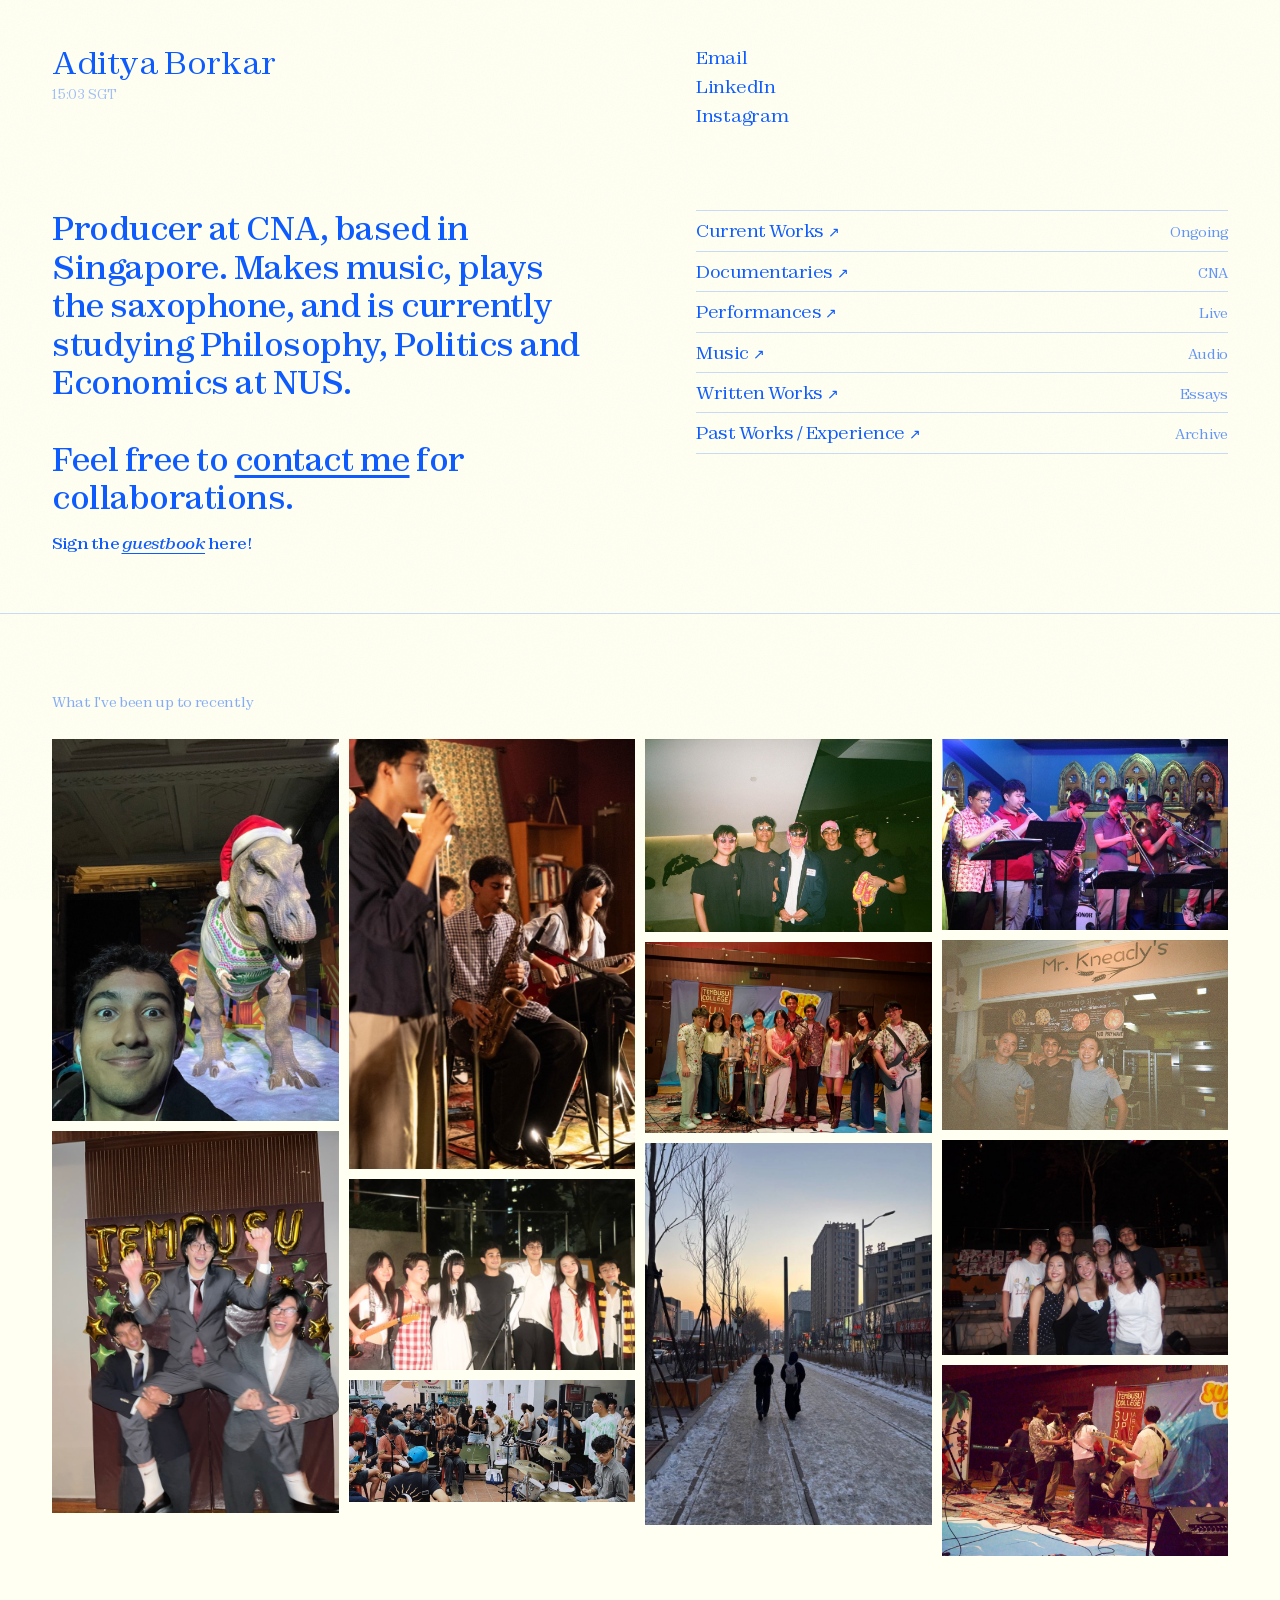
==== commit 55b858ca: "Add Documentaries page with CNA Insight episodes, TouchDesigner section - New documentaries.html: 15" ====
--- a/index.html
+++ b/index.html
@@ -450,6 +450,13 @@
       </div>
 
       <div class="project-row">
+        <a href="documentaries.html" data-hover>
+          <span>Documentaries</span><span class="proj-arrow">↗</span>
+        </a>
+        <span class="proj-year">CNA</span>
+      </div>
+
+      <div class="project-row">
         <a href="performances.html" data-hover>
           <span>Performances</span><span class="proj-arrow">↗</span>
         </a>
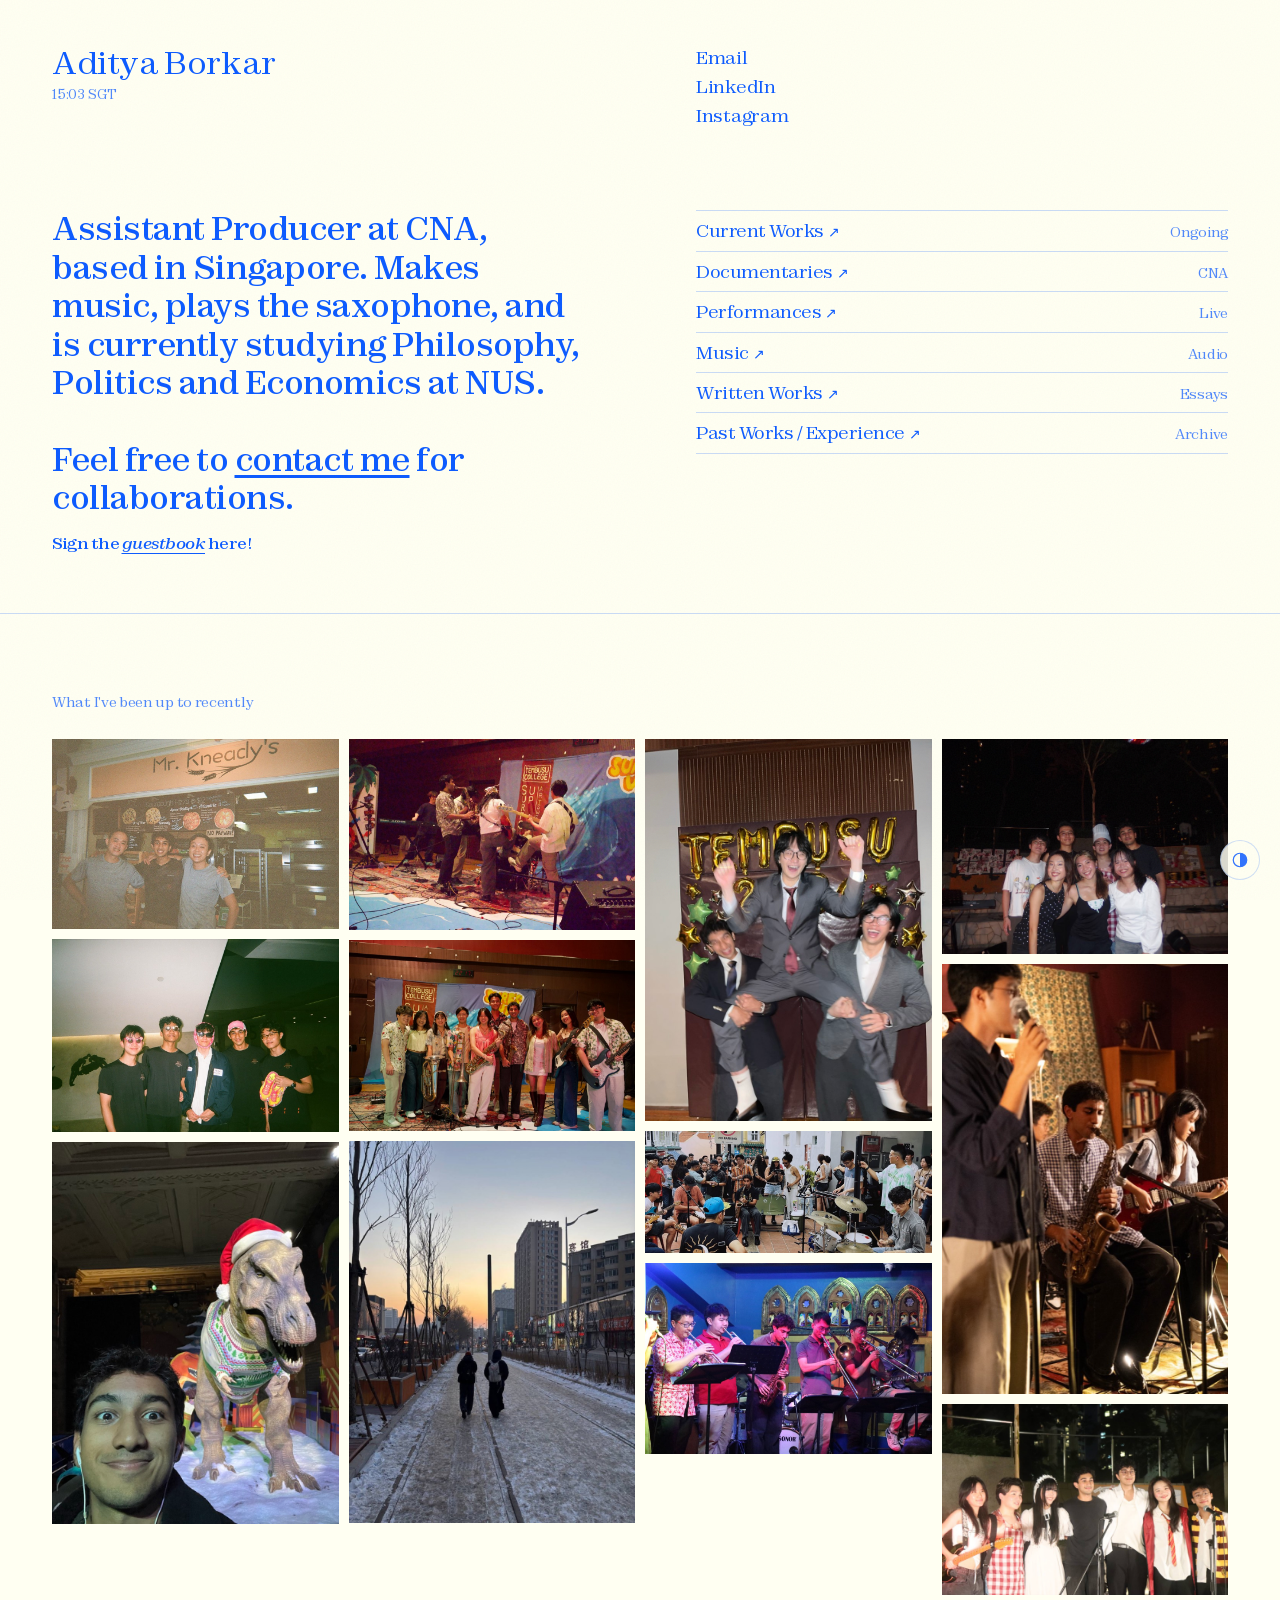
==== commit 1a28ca58: "Dark mode, playable 404 page, phone layout fixes, remove The Session - theme.css: dark palette (foll" ====
--- a/index.html
+++ b/index.html
@@ -5,16 +5,19 @@
   <meta name="viewport" content="width=device-width, initial-scale=1.0" />
   <title>Aditya Borkar</title>
   <link rel="icon" type="image/svg+xml" href="favicon.svg" />
+  <meta name="theme-color" content="#fffff2" media="(prefers-color-scheme: light)" />
+  <meta name="theme-color" content="#0c0f1d" media="(prefers-color-scheme: dark)" />
+  <script>try{var t=localStorage.getItem("theme");if(t==="dark"||t==="light")document.documentElement.setAttribute("data-theme",t)}catch(e){}</script>
   <link rel="preload" href="fonts/Zodiak-Variable.woff2" as="font" type="font/woff2" crossorigin />
   <link rel="canonical" href="https://adityaborkar.art/" />
-  <meta name="description" content="Producer at CNA, based in Singapore. Makes music, plays saxophone, studies PPE at NUS." />
+  <meta name="description" content="Assistant Producer at CNA, based in Singapore. Makes music, plays saxophone, studies PPE at NUS." />
   <meta property="og:title" content="Aditya Borkar" />
-  <meta property="og:description" content="Producer at CNA, based in Singapore. Makes music, plays saxophone, studies PPE at NUS." />
+  <meta property="og:description" content="Assistant Producer at CNA, based in Singapore. Makes music, plays saxophone, studies PPE at NUS." />
   <meta property="og:type" content="website" />
   <meta property="og:url" content="https://adityaborkar.art" />
   <meta name="twitter:card" content="summary" />
   <meta name="twitter:title" content="Aditya Borkar" />
-  <meta name="twitter:description" content="Producer at CNA, based in Singapore. Makes music, plays saxophone, studies PPE at NUS." />
+  <meta name="twitter:description" content="Assistant Producer at CNA, based in Singapore. Makes music, plays saxophone, studies PPE at NUS." />
   <script>document.documentElement.classList.add('js');</script>
   <style>
     @font-face {
@@ -43,12 +46,12 @@
       --blue: #0b5aff;
       --blue-full: #0b5aff;
       --bg: #fffff2;
-      --rule: rgba(11, 90, 255, 0.22);
+      --rule: rgb(var(--blue-rgb) / 0.22);
       --pink: #e05ca0;
     }
 
     ::selection {
-      background: rgba(11, 90, 255, 0.15);
+      background: rgb(var(--blue-rgb) / 0.15);
     }
 
     html, body {
@@ -293,7 +296,7 @@
       break-inside: avoid;
       margin-bottom: 10px;
       overflow: hidden;
-      background: rgba(11, 90, 255, 0.06);
+      background: rgb(var(--blue-rgb) / 0.06);
       position: relative;
       cursor: pointer;
     }
@@ -405,6 +408,7 @@
     }
 
   </style>
+  <link rel="stylesheet" href="theme.css" />
 </head>
 <body>
 
@@ -428,7 +432,7 @@
     <!-- BOTTOM LEFT: bio -->
     <div class="bio" data-fade style="transition-delay: 0.18s">
       <p>
-        Producer at CNA, based in Singapore.
+        Assistant Producer at CNA, based in Singapore.
         Makes music, plays the saxophone,
         and is currently studying Philosophy,
         Politics and Economics at NUS.<br><br>
--- a/theme.css
+++ b/theme.css
@@ -0,0 +1,170 @@
+/* ─────────────────────────────────────────────────────────────
+   Shared theme layer, loaded after each page's own styles.
+   1. Dark mode (follows the system, or the toggle button)
+   2. Readability: muted text stays legible
+   3. Phone layout fixes
+   ───────────────────────────────────────────────────────────── */
+
+:root {
+  --blue-rgb: 11 90 255;
+  --pink: #e05ca0;
+  --tag-blue-bg: rgb(11 90 255 / 0.1);   --tag-blue: #0b5aff;
+  --tag-amber-bg: rgb(180 83 9 / 0.1);   --tag-amber: #92400e;
+  --tag-green-bg: rgb(21 128 61 / 0.1);  --tag-green: #15803d;
+  color-scheme: light;
+}
+
+/* ── 1. DARK MODE ───────────────────────────────────────────── */
+@media (prefers-color-scheme: dark) {
+  :root:not([data-theme="light"]) {
+    --blue: #a3baff;
+    --blue-full: #a3baff;
+    --blue-rgb: 163 186 255;
+    --bg: #0c0f1d;
+    --rule: rgb(163 186 255 / 0.2);
+    --dim: rgb(163 186 255 / 0.16);
+    --pink: #ff8fc8;
+    --tag-blue-bg: rgb(163 186 255 / 0.13);  --tag-blue: #b9caff;
+    --tag-amber-bg: rgb(251 191 36 / 0.13);  --tag-amber: #fcd679;
+    --tag-green-bg: rgb(74 222 128 / 0.13);  --tag-green: #8be9ad;
+    color-scheme: dark;
+  }
+}
+:root[data-theme="dark"] {
+  --blue: #a3baff;
+  --blue-full: #a3baff;
+  --blue-rgb: 163 186 255;
+  --bg: #0c0f1d;
+  --rule: rgb(163 186 255 / 0.2);
+  --dim: rgb(163 186 255 / 0.16);
+  --pink: #ff8fc8;
+  --tag-blue-bg: rgb(163 186 255 / 0.13);  --tag-blue: #b9caff;
+  --tag-amber-bg: rgb(251 191 36 / 0.13);  --tag-amber: #fcd679;
+  --tag-green-bg: rgb(74 222 128 / 0.13);  --tag-green: #8be9ad;
+  color-scheme: dark;
+}
+
+html { background: var(--bg); }
+::selection { background: rgb(var(--blue-rgb) / 0.22); }
+
+/* Music page speed menu arrow follows the text colour */
+.speed-select {
+  background-image: none !important;
+  background:
+    linear-gradient(45deg, transparent 50%, currentColor 50%) right 13px center / 5px 5px no-repeat,
+    linear-gradient(-45deg, transparent 50%, currentColor 50%) right 8px center / 5px 5px no-repeat !important;
+}
+.speed-select option { background: var(--bg); color: var(--blue); }
+
+/* Smooth colour change when the toggle is pressed (not on page load) */
+html.theme-anim,
+html.theme-anim *,
+html.theme-anim *::before,
+html.theme-anim *::after {
+  transition: background-color 0.35s ease, color 0.35s ease, border-color 0.35s ease, fill 0.35s ease !important;
+}
+
+/* ── Theme toggle button (added by site.js) ─────────────────── */
+.theme-toggle {
+  position: fixed;
+  right: 20px;
+  bottom: 20px;
+  z-index: 9990;
+  width: 40px;
+  height: 40px;
+  border-radius: 50%;
+  border: 1px solid var(--rule);
+  background: var(--bg);
+  color: var(--blue);
+  display: flex;
+  align-items: center;
+  justify-content: center;
+  padding: 0;
+  cursor: pointer;
+  opacity: 0.85;
+  transition: opacity 0.15s, transform 0.25s ease;
+  -webkit-tap-highlight-color: transparent;
+}
+.theme-toggle:hover { opacity: 1; }
+.theme-toggle:active { transform: scale(0.92); }
+.theme-toggle:focus-visible { outline: 2px solid var(--blue); outline-offset: 3px; }
+.theme-toggle svg { width: 18px; height: 18px; display: block; transition: transform 0.45s ease; }
+:root[data-theme="dark"] .theme-toggle svg { transform: rotate(180deg); }
+@media (prefers-color-scheme: dark) {
+  :root:not([data-theme="light"]) .theme-toggle svg { transform: rotate(180deg); }
+}
+
+/* ── 2. READABILITY ────────────────────────────────────────── */
+/* Small secondary text was set at 40–55% opacity, too faint to read. */
+.index-meta, .episode-meta, .proj-year, .track-meta, .credits-label, .credit-role,
+.collage-label, .index-label, .page-title, .page-sub, .section-subheading,
+.nav-label, .time, .sg-clock, .notebook-card:not([data-category]) .card-tag {
+  opacity: 0.72 !important;
+}
+.card-body { opacity: 0.85; }
+.empty-state { opacity: 0.55 !important; }
+
+:focus-visible { outline: 2px solid var(--blue); outline-offset: 2px; }
+
+html {
+  -webkit-text-size-adjust: 100%;
+  text-size-adjust: 100%;
+}
+
+/* ── 3. PHONE LAYOUT ───────────────────────────────────────── */
+@media (max-width: 860px) {
+  body { -webkit-tap-highlight-color: rgb(var(--blue-rgb) / 0.12); }
+
+  /* Current Works / Past Works header: one tidy row that scrolls sideways */
+  .nav:has(.nav-links) {
+    display: block;
+    padding: 24px 20px 0;
+  }
+  .nav:has(.nav-links) .nav-name { display: inline-block; margin-bottom: 12px; }
+  .nav-links {
+    flex-wrap: nowrap !important;
+    gap: 22px !important;
+    overflow-x: auto;
+    scrollbar-width: none;
+    margin: 0 -20px;
+    padding: 4px 20px 16px;
+    -webkit-mask-image: linear-gradient(90deg, transparent 0, #000 16px, #000 calc(100% - 28px), transparent 100%);
+            mask-image: linear-gradient(90deg, transparent 0, #000 16px, #000 calc(100% - 28px), transparent 100%);
+  }
+  .nav-links::-webkit-scrollbar { display: none; }
+  .nav-links a { font-size: 16px !important; white-space: nowrap; flex-shrink: 0; }
+  .nav-links a[aria-current="page"] { text-decoration: underline; text-underline-offset: 5px; }
+
+  /* Cards: less padding so text gets the width */
+  .notebook-card { padding: 20px 18px 22px; min-height: 0; }
+  .card-title { font-size: 20px; }
+  .card-body { font-size: 15.5px; line-height: 1.55; }
+  .page { padding-top: 28px; }
+  .page-header { margin-bottom: 20px; }
+
+  /* Homepage: bigger tap targets in the project list */
+  .project-row { padding: 13px 0; }
+  .project-row a { font-size: 17px !important; }
+  .social a { display: inline-block; margin-right: 20px; line-height: 2 !important; }
+
+  /* Music and Written Works lists: comfortable rows */
+  .index-item { padding: 14px 0; }
+  .index-meta { font-size: 13.5px; }
+
+  /* Essays: a calmer reading measure */
+  .work-body { font-size: 17px !important; line-height: 1.7 !important; }
+  .work-title { font-size: 24px; line-height: 1.2; }
+
+  /* Music player controls: large enough for a thumb */
+  .ctrl-btn { min-width: 44px; min-height: 44px; justify-content: center; }
+  .btn-play svg { width: 44px; height: 44px; }
+  .progress-bar { height: 4px; }
+  .progress-bar::before { content: ''; position: absolute; inset: -14px 0; }
+
+  /* Toggle sits clear of the screen edge and the home bar */
+  .theme-toggle {
+    right: max(14px, env(safe-area-inset-right));
+    bottom: max(14px, env(safe-area-inset-bottom));
+    width: 38px; height: 38px;
+  }
+}
